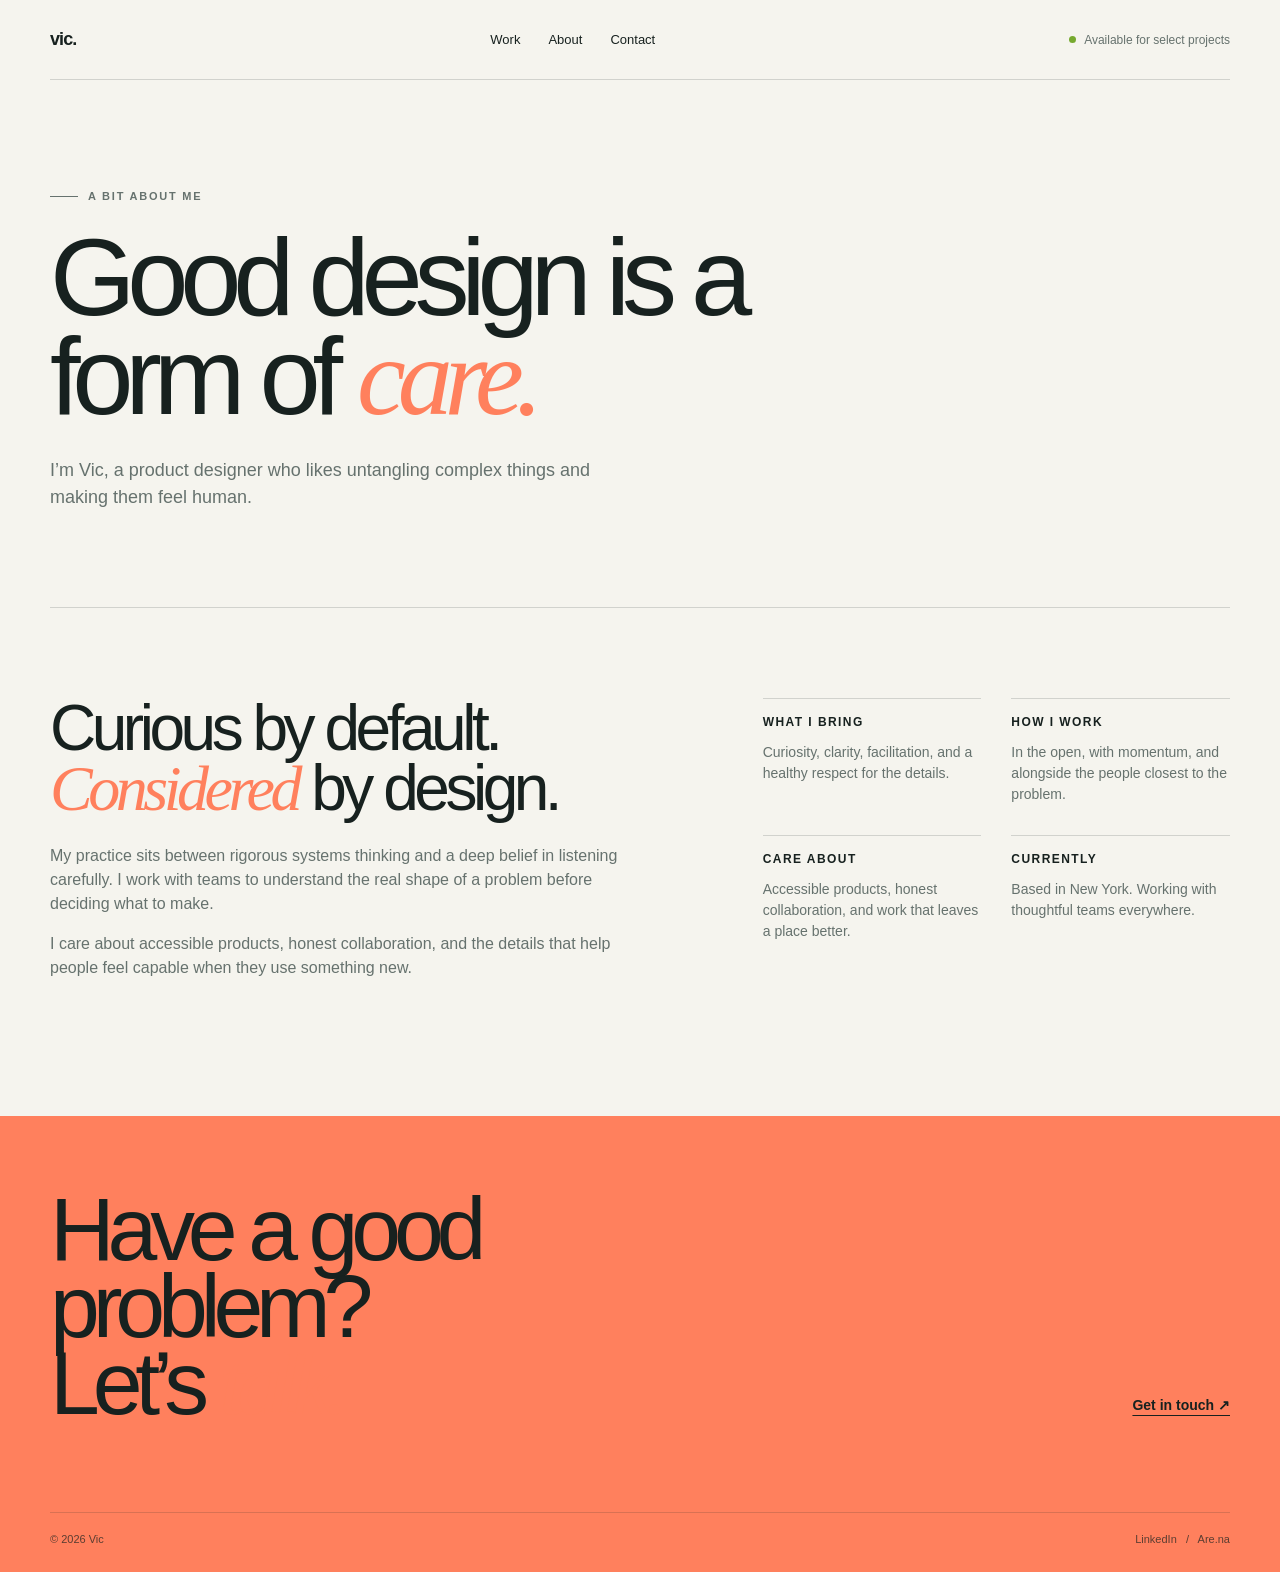
==== pages/about.html @ e4bed1a2 "first commit" ====
<!doctype html>
<html lang="en">
<head>
	<meta charset="utf-8">
	<meta name="viewport" content="width=device-width, initial-scale=1">
	<meta name="description" content="Learn about Vic's human-centered product design practice.">
	<title>About Vic — Product Designer</title>
	<link rel="stylesheet" href="../css/styles.css">
</head>
<body>
	<header class="shell">
		<a class="logo" href="../index.html" aria-label="Vic home">vic<span aria-hidden="true">.</span></a>
		<nav aria-label="Main navigation"><a href="work.html">Work</a><a href="about.html" aria-current="page">About</a><a href="contact.html">Contact</a></nav>
		<div class="availability">Available for select projects</div>
	</header>
	<main>
		<section class="page-intro shell"><div class="eyebrow">A bit about me</div><h1>Good design is a form of <em>care.</em></h1><p class="page-lead">I’m Vic, a product designer who likes untangling complex things and making them feel human.</p></section>
		<section class="page-section shell about-layout" aria-labelledby="practice-title">
			<div><h2 id="practice-title">Curious by default.<br><em>Considered</em> by design.</h2><p>My practice sits between rigorous systems thinking and a deep belief in listening carefully. I work with teams to understand the real shape of a problem before deciding what to make.</p><p>I care about accessible products, honest collaboration, and the details that help people feel capable when they use something new.</p></div>
			<div class="about-details"><div class="detail"><h3>What I bring</h3><p>Curiosity, clarity, facilitation, and a healthy respect for the details.</p></div><div class="detail"><h3>How I work</h3><p>In the open, with momentum, and alongside the people closest to the problem.</p></div><div class="detail"><h3>Care about</h3><p>Accessible products, honest collaboration, and work that leaves a place better.</p></div><div class="detail"><h3>Currently</h3><p>Based in New York. Working with thoughtful teams everywhere.</p></div></div>
		</section>
	</main>
	<footer><div class="shell footer-compact"><h2>Have a good problem?<br>Let’s <em>talk.</em></h2><a class="footer-contact" href="contact.html">Get in touch ↗</a></div><div class="shell footer-bottom"><span>© 2026 Vic</span><span><a href="https://www.linkedin.com" rel="noreferrer">LinkedIn</a> &nbsp; / &nbsp; <a href="https://www.are.na" rel="noreferrer">Are.na</a></span></div></footer>
</body>
</html>
---- css/styles.css ----
:root {
	--ink: #17211f;
	--muted: #66726e;
	--paper: #f5f4ee;
	--warm: #e6e3d8;
	--lime: #d6f45b;
	--orange: #ff805d;
	--blue: #9ed8d4;
	--line: rgba(23, 33, 31, .16);
	--serif: Georgia, 'Times New Roman', serif;
	--sans: 'Helvetica Neue', Helvetica, Arial, sans-serif;
}

* { box-sizing: border-box; }
html { scroll-behavior: smooth; }
body { margin: 0; background: var(--paper); color: var(--ink); font-family: var(--sans); line-height: 1.5; }
a { color: inherit; }
a:focus-visible { outline: 3px solid var(--orange); outline-offset: 4px; }
.shell { width: min(1180px, calc(100% - 48px)); margin: 0 auto; }
.eyebrow { display: flex; align-items: center; gap: 10px; color: var(--muted); font-size: 11px; font-weight: 700; letter-spacing: .16em; text-transform: uppercase; }
.eyebrow::before { content: ''; width: 28px; height: 1px; background: currentColor; }
h1, h2, h3, p { margin-top: 0; }
header { display: flex; align-items: center; justify-content: space-between; padding: 26px 0; border-bottom: 1px solid var(--line); }
.logo { font-size: 18px; font-weight: 800; letter-spacing: -.05em; text-decoration: none; }
nav { display: flex; gap: 28px; font-size: 13px; }
nav a { text-decoration: none; }
nav a:hover { text-decoration: underline; text-underline-offset: 4px; }
.availability { display: flex; align-items: center; gap: 8px; color: var(--muted); font-size: 12px; }
.availability::before { content: ''; width: 7px; height: 7px; border-radius: 50%; background: #76a92f; }
.hero { min-height: 670px; display: grid; grid-template-columns: minmax(0, 1.05fr) minmax(360px, .95fr); align-items: center; gap: 7vw; padding: 82px 0 100px; }
h1 { max-width: 760px; margin-bottom: 30px; font-size: clamp(58px, 8.6vw, 116px); font-weight: 500; letter-spacing: -.075em; line-height: .9; }
h1 em, h2 em { color: var(--orange); font-family: var(--serif); font-weight: 400; }
.hero-copy { max-width: 480px; color: var(--muted); font-size: 18px; }
.hero-copy strong { color: var(--ink); font-weight: 500; }
.hero-link { display: inline-flex; align-items: center; gap: 15px; margin-top: 22px; font-size: 13px; font-weight: 700; text-decoration: none; }
.hero-link span { display: grid; place-items: center; width: 30px; height: 30px; border: 1px solid var(--ink); border-radius: 50%; transition: transform .2s; }
.hero-link:hover span { transform: translate(3px, -3px); }
.portrait { position: relative; width: min(100%, 450px); aspect-ratio: 4 / 5; justify-self: end; background: var(--blue); overflow: hidden; }
.portrait::before { content: ''; position: absolute; width: 63%; height: 64%; right: 9%; top: 14%; border-radius: 50% 50% 42% 42%; background: var(--orange); border: 1px solid var(--ink); }
.portrait::after { content: 'V'; position: absolute; right: 9%; bottom: -16%; color: var(--lime); font-family: var(--serif); font-size: 260px; line-height: 1; transform: rotate(-13deg); }
.portrait-label { position: absolute; left: 22px; bottom: 20px; z-index: 1; max-width: 130px; font-family: var(--serif); font-size: 20px; line-height: 1.05; }
.portrait-mark { position: absolute; top: 23px; left: 23px; z-index: 1; width: 35px; height: 35px; border: 1px solid var(--ink); border-radius: 50%; }
.portrait-mark::after { content: ''; position: absolute; top: 50%; left: 8px; width: 18px; height: 1px; background: var(--ink); transform: rotate(45deg); }
.intro-band { background: var(--ink); color: var(--paper); padding: 76px 0; }
.intro-grid { display: grid; grid-template-columns: 1fr 2fr; gap: 60px; }
.intro-band .eyebrow { color: var(--lime); }
.statement { max-width: 780px; margin: 0; font-size: clamp(28px, 4.2vw, 54px); letter-spacing: -.05em; line-height: 1.02; }
.statement em { color: var(--lime); font-family: var(--serif); font-weight: 400; }
.home-work { padding: 112px 0 92px; }
.section-heading { display: flex; justify-content: space-between; align-items: end; margin-bottom: 42px; }
.section-heading h2 { margin: 0; font-size: clamp(38px, 5vw, 66px); font-weight: 500; letter-spacing: -.07em; line-height: .95; }
.text-link { display: inline-block; margin-top: 24px; font-size: 13px; font-weight: 700; text-underline-offset: 5px; }
.section-heading .text-link { margin: 0; }
.home-projects { display: grid; grid-template-columns: repeat(3, 1fr); gap: 18px; }
.home-project { position: relative; min-height: 350px; display: flex; flex-direction: column; justify-content: end; padding: 22px; overflow: hidden; text-decoration: none; transition: transform .25s; }
.home-project:hover { transform: translateY(-8px); }
.home-project span { position: absolute; top: 18px; right: 18px; font-family: var(--serif); font-size: 22px; }
.home-project strong { font-size: 28px; font-weight: 500; letter-spacing: -.06em; }
.home-project em { font-size: 12px; font-style: normal; }
.home-project-one { background: var(--orange); }
.home-project-two { background: var(--blue); }
.home-project-three { background: var(--lime); }
.home-project-one::before { content: ''; position: absolute; width: 70%; aspect-ratio: 1; top: 15%; left: 15%; border: 1px solid var(--ink); border-radius: 50%; background: var(--paper); }
.home-project-two::before { content: 'care'; position: absolute; top: 28%; left: 17%; font-family: var(--serif); font-size: clamp(55px, 6vw, 92px); transform: rotate(-14deg); }
.home-project-three::before { content: ''; position: absolute; width: 52%; aspect-ratio: 1; top: 18%; left: 24%; border: 1px solid var(--ink); background: var(--blue); transform: rotate(12deg); }
.home-project strong, .home-project em { position: relative; z-index: 1; }
.home-about { display: grid; grid-template-columns: 1fr 1.5fr; gap: 10%; padding: 80px 0 120px; border-top: 1px solid var(--line); }
.home-about h2 { max-width: 660px; margin-bottom: 23px; font-size: clamp(38px, 5vw, 65px); font-weight: 500; letter-spacing: -.07em; line-height: .95; }
.home-about p { max-width: 530px; color: var(--muted); font-size: 17px; }
footer { background: var(--orange); padding: 75px 0 24px; }
.footer-compact { display: flex; justify-content: space-between; align-items: end; padding-bottom: 90px; }
footer h2 { max-width: 640px; margin: 0; font-size: clamp(44px, 7vw, 92px); font-weight: 500; letter-spacing: -.08em; line-height: .86; }
footer h2 em { font-family: var(--serif); font-weight: 400; }
.footer-contact { padding-bottom: 6px; font-size: 14px; font-weight: 700; text-underline-offset: 5px; }
.footer-bottom { display: flex; justify-content: space-between; padding-top: 18px; border-top: 1px solid var(--line); color: rgba(23, 33, 31, .7); font-size: 11px; }
.footer-bottom a { text-decoration: none; }

/* Shared interior page layout */
.page-intro { padding: 108px 0 96px; border-bottom: 1px solid var(--line); }
.page-intro h1 { max-width: 850px; margin: 22px 0 0; }
.page-lead { max-width: 600px; margin: 30px 0 0; color: var(--muted); font-size: 18px; }
.page-section { padding: 90px 0 120px; }
.about-layout { display: grid; grid-template-columns: 1.1fr .9fr; gap: 12%; }
.about-layout h2, .contact-layout h2 { margin: 0 0 24px; font-size: clamp(38px, 5vw, 65px); font-weight: 500; letter-spacing: -.07em; line-height: .95; }
.about-layout p, .contact-layout p { color: var(--muted); font-size: 16px; }
.about-details { display: grid; grid-template-columns: 1fr 1fr; gap: 30px; align-content: start; }
.detail { padding-top: 14px; border-top: 1px solid var(--line); }
.detail h3 { margin-bottom: 11px; font-size: 12px; font-weight: 700; text-transform: uppercase; letter-spacing: .12em; }
.detail p { margin: 0; font-size: 14px; }
.project-list { display: grid; gap: 100px; }
.project { display: grid; grid-template-columns: 1.08fr .92fr; gap: 8%; align-items: center; scroll-margin-top: 30px; }
.project:nth-child(even) { grid-template-columns: .92fr 1.08fr; }
.project:nth-child(even) .project-visual { order: 2; }
.project-visual { position: relative; min-height: 430px; display: grid; place-items: center; overflow: hidden; }
.visual-one { background: var(--orange); }
.visual-two { background: var(--blue); }
.visual-three { background: var(--lime); }
.browser { width: 73%; background: var(--paper); border: 1px solid var(--ink); box-shadow: 12px 12px 0 rgba(23, 33, 31, .12); }
.browser-bar { display: flex; gap: 5px; padding: 10px 12px; border-bottom: 1px solid var(--line); }
.browser-bar i { width: 5px; height: 5px; border-radius: 50%; background: var(--ink); }
.browser-content { padding: 28px 20px 23px; }
.mini-kicker { color: var(--muted); font-size: 7px; letter-spacing: .12em; text-transform: uppercase; }
.mini-title { width: 75%; margin: 9px 0 17px; font-family: var(--serif); font-size: 30px; line-height: .9; }
.mini-lines { display: grid; gap: 5px; }
.mini-lines span { display: block; width: 100%; height: 3px; background: var(--warm); }
.mini-lines span:last-child { width: 60%; }
.project-number { position: absolute; right: 18px; top: 18px; font-family: var(--serif); font-size: 24px; }
.visual-two::before { content: ''; width: 57%; aspect-ratio: 1; border: 1px solid var(--ink); border-radius: 50%; background: var(--orange); }
.visual-two::after { content: 'care'; position: absolute; color: var(--ink); font-family: var(--serif); font-size: clamp(58px, 8vw, 104px); transform: rotate(-14deg); }
.visual-three::before { content: ''; width: 47%; aspect-ratio: 1; border: 1px solid var(--ink); background: var(--blue); transform: rotate(12deg); }
.visual-three::after { content: '↗'; position: absolute; color: var(--ink); font-size: 74px; }
.project-info .eyebrow { margin-bottom: 20px; }
.project-info h2 { max-width: 400px; margin-bottom: 18px; font-size: clamp(30px, 3.3vw, 48px); font-weight: 500; letter-spacing: -.06em; line-height: .98; }
.project-info p { max-width: 400px; color: var(--muted); font-size: 15px; }
.tags { display: flex; flex-wrap: wrap; gap: 7px; margin-top: 25px; }
.tag { padding: 6px 9px; border: 1px solid var(--line); border-radius: 100px; color: var(--muted); font-size: 11px; }
.contact-layout { display: grid; grid-template-columns: 1fr 1fr; gap: 12%; }
.contact-links { display: grid; gap: 24px; align-content: start; }
.contact-link { padding-top: 14px; border-top: 1px solid var(--line); text-decoration: none; }
.contact-link strong { display: block; margin-bottom: 3px; font-size: 13px; }
.contact-link span { color: var(--muted); font-size: 14px; }

@media (max-width: 760px) {
	.shell { width: min(100% - 36px, 600px); }
	header { padding: 19px 0; }
	nav { gap: 14px; }
	.availability { display: none; }
	.hero { display: flex; flex-direction: column; align-items: start; gap: 50px; min-height: 0; padding: 70px 0 82px; }
	h1 { font-size: clamp(62px, 18vw, 105px); }
	.hero-copy { font-size: 16px; }
	.portrait { align-self: end; width: 83%; }
	.intro-band { padding: 55px 0; }
	.intro-grid, .home-about, .about-layout, .contact-layout { grid-template-columns: 1fr; gap: 30px; }
	.home-work { padding: 80px 0 75px; }
	.section-heading { display: block; margin-bottom: 34px; }
	.section-heading .text-link { margin-top: 17px; }
	.home-projects { grid-template-columns: 1fr; gap: 15px; }
	.home-project { min-height: 260px; }
	.home-about { padding: 70px 0 90px; }
	footer { padding-top: 55px; }
	.footer-compact { display: block; padding-bottom: 70px; }
	.footer-contact { display: inline-block; margin-top: 35px; }
	.footer-bottom { gap: 20px; }
	.page-intro { padding: 75px 0 65px; }
	.page-section { padding: 70px 0 90px; }
	.about-details { gap: 23px; }
	.project-list { gap: 70px; }
	.project, .project:nth-child(even) { display: flex; flex-direction: column; gap: 30px; align-items: stretch; }
	.project:nth-child(even) .project-visual { order: 0; }
	.project-visual { min-height: 320px; }
	.browser { width: 78%; }
}
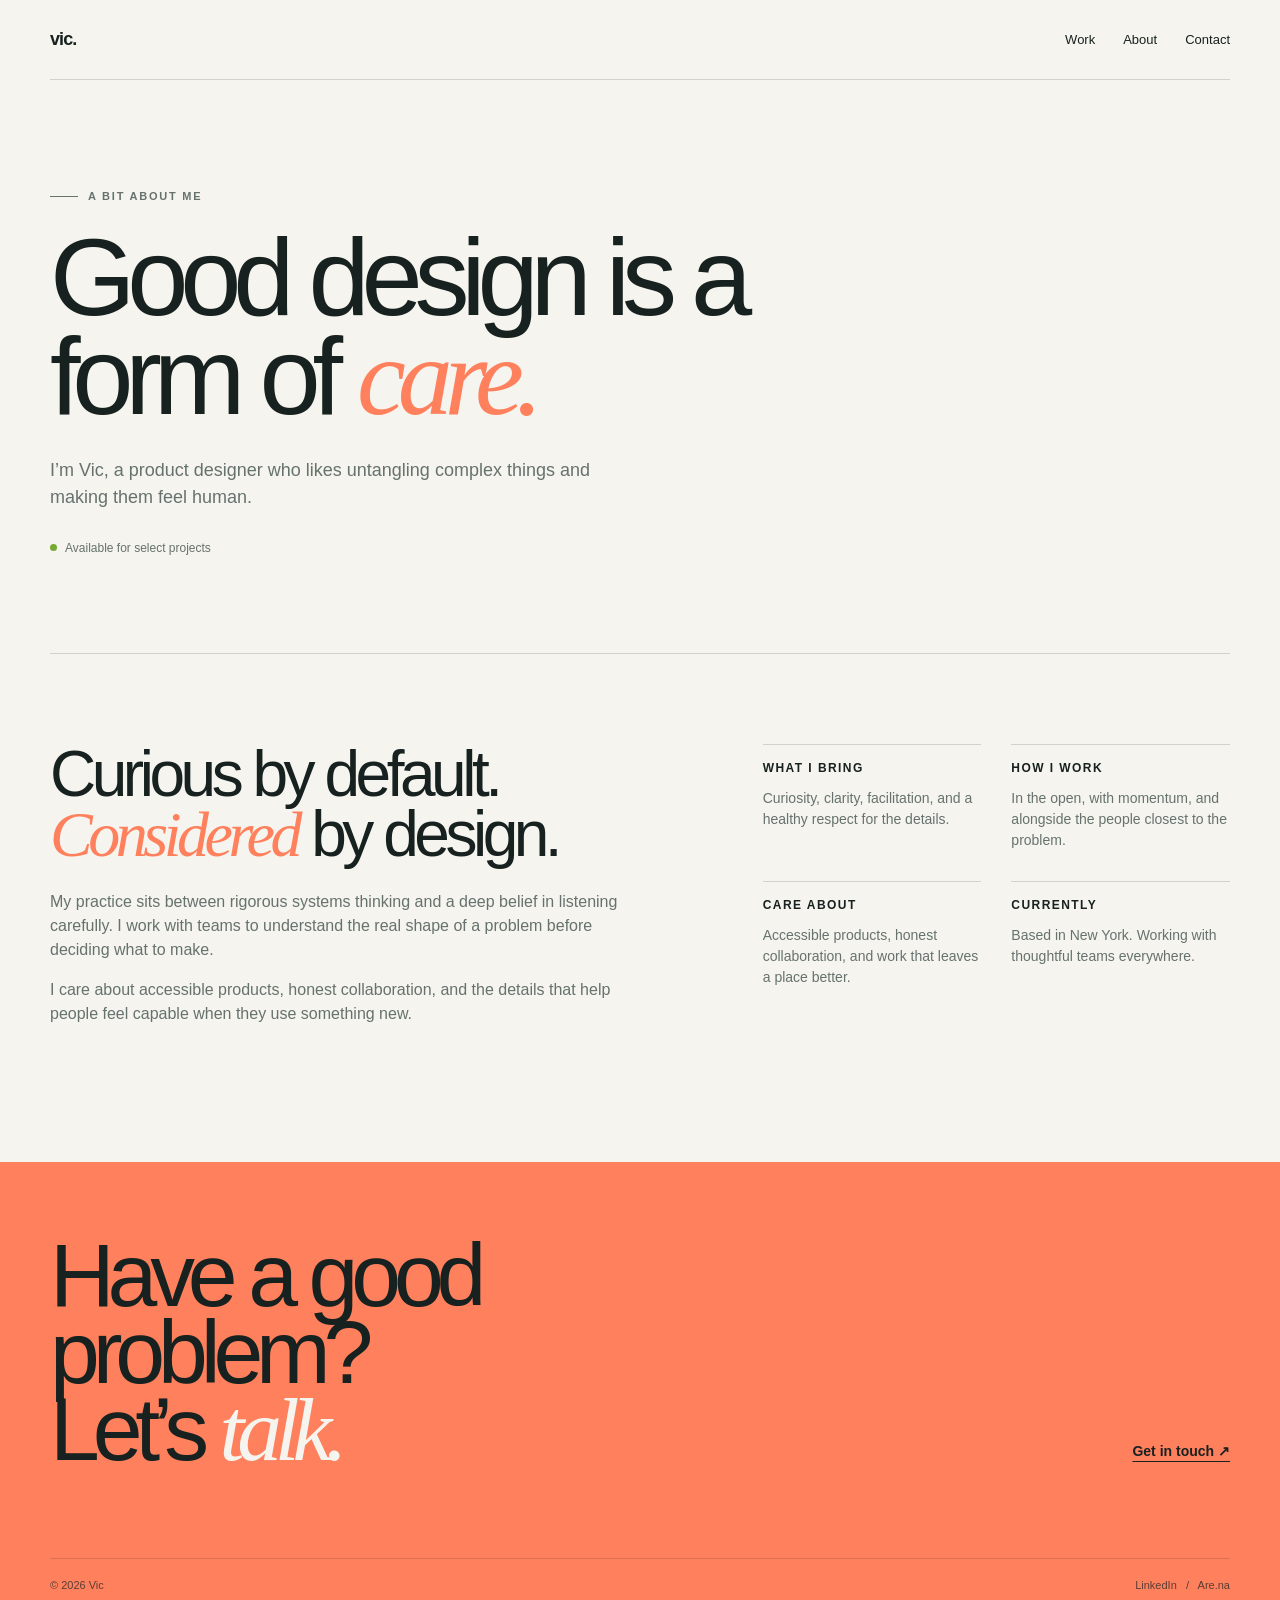
==== commit 14a7b699: "updates to folder structure, weather widget styling and placement, and introduction of responsive na" ====
--- a/pages/about.html
+++ b/pages/about.html
@@ -8,18 +8,19 @@
 	<link rel="stylesheet" href="../css/styles.css">
 </head>
 <body>
-	<header class="shell">
+	<header class="shell site-header">
 		<a class="logo" href="../index.html" aria-label="Vic home">vic<span aria-hidden="true">.</span></a>
-		<nav aria-label="Main navigation"><a href="work.html">Work</a><a href="about.html" aria-current="page">About</a><a href="contact.html">Contact</a></nav>
-		<div class="availability">Available for select projects</div>
+		<button class="menu-toggle" type="button" aria-expanded="false" aria-controls="site-menu"><span class="menu-toggle-icon" aria-hidden="true"><i></i><i></i></span><span class="sr-only">Open menu</span></button>
+		<div class="site-menu" id="site-menu" hidden><nav aria-label="Main navigation"><a href="work.html">Work</a><a href="about.html" aria-current="page">About</a><a href="contact.html">Contact</a></nav></div>
 	</header>
 	<main>
-		<section class="page-intro shell"><div class="eyebrow">A bit about me</div><h1>Good design is a form of <em>care.</em></h1><p class="page-lead">I’m Vic, a product designer who likes untangling complex things and making them feel human.</p></section>
+		<section class="page-intro shell"><div class="eyebrow">A bit about me</div><h1>Good design is a form of <em>care.</em></h1><p class="page-lead">I’m Vic, a product designer who likes untangling complex things and making them feel human.</p><div class="availability about-availability">Available for select projects</div></section>
 		<section class="page-section shell about-layout" aria-labelledby="practice-title">
 			<div><h2 id="practice-title">Curious by default.<br><em>Considered</em> by design.</h2><p>My practice sits between rigorous systems thinking and a deep belief in listening carefully. I work with teams to understand the real shape of a problem before deciding what to make.</p><p>I care about accessible products, honest collaboration, and the details that help people feel capable when they use something new.</p></div>
 			<div class="about-details"><div class="detail"><h3>What I bring</h3><p>Curiosity, clarity, facilitation, and a healthy respect for the details.</p></div><div class="detail"><h3>How I work</h3><p>In the open, with momentum, and alongside the people closest to the problem.</p></div><div class="detail"><h3>Care about</h3><p>Accessible products, honest collaboration, and work that leaves a place better.</p></div><div class="detail"><h3>Currently</h3><p>Based in New York. Working with thoughtful teams everywhere.</p></div></div>
 		</section>
 	</main>
 	<footer><div class="shell footer-compact"><h2>Have a good problem?<br>Let’s <em>talk.</em></h2><a class="footer-contact" href="contact.html">Get in touch ↗</a></div><div class="shell footer-bottom"><span>© 2026 Vic</span><span><a href="https://www.linkedin.com" rel="noreferrer">LinkedIn</a> &nbsp; / &nbsp; <a href="https://www.are.na" rel="noreferrer">Are.na</a></span></div></footer>
+	<script src="../js/navigation.js" defer></script>
 </body>
 </html>
--- a/css/styles.css
+++ b/css/styles.css
@@ -16,15 +16,29 @@
 body { margin: 0; background: var(--paper); color: var(--ink); font-family: var(--sans); line-height: 1.5; }
 a { color: inherit; }
 a:focus-visible { outline: 3px solid var(--orange); outline-offset: 4px; }
+[hidden] { display: none !important; }
 .shell { width: min(1180px, calc(100% - 48px)); margin: 0 auto; }
 .eyebrow { display: flex; align-items: center; gap: 10px; color: var(--muted); font-size: 11px; font-weight: 700; letter-spacing: .16em; text-transform: uppercase; }
 .eyebrow::before { content: ''; width: 28px; height: 1px; background: currentColor; }
 h1, h2, h3, p { margin-top: 0; }
 header { display: flex; align-items: center; justify-content: space-between; padding: 26px 0; border-bottom: 1px solid var(--line); }
+.site-header { flex-wrap: wrap; }
 .logo { font-size: 18px; font-weight: 800; letter-spacing: -.05em; text-decoration: none; }
-nav { display: flex; gap: 28px; font-size: 13px; }
-nav a { text-decoration: none; }
-nav a:hover { text-decoration: underline; text-underline-offset: 4px; }
+.menu-toggle { display: none; place-items: center; width: 42px; height: 42px; padding: 0; border: 1px solid var(--ink); border-radius: 50%; background: transparent; color: var(--ink); cursor: pointer; }
+.menu-toggle:hover { background: var(--lime); }
+.menu-toggle:focus-visible { outline: 3px solid var(--orange); outline-offset: 4px; }
+.menu-toggle-icon { position: relative; display: block; width: 16px; height: 12px; }
+.menu-toggle-icon i { position: absolute; left: 0; width: 16px; height: 1px; background: currentColor; transition: transform .2s, top .2s; }
+.menu-toggle-icon i:first-child { top: 3px; }
+.menu-toggle-icon i:last-child { top: 9px; }
+.menu-toggle[aria-expanded="true"] .menu-toggle-icon i:first-child { top: 6px; transform: rotate(45deg); }
+.menu-toggle[aria-expanded="true"] .menu-toggle-icon i:last-child { top: 6px; transform: rotate(-45deg); }
+.sr-only { position: absolute; width: 1px; height: 1px; padding: 0; margin: -1px; overflow: hidden; clip: rect(0, 0, 0, 0); white-space: nowrap; border: 0; }
+.site-menu { display: contents; }
+.site-menu nav { display: flex; gap: 28px; font-size: 13px; }
+.site-menu nav a { text-decoration: none; }
+.site-menu nav a:hover { text-decoration: underline; text-underline-offset: 4px; }
+.site-menu .weather-card { margin-left: 0; }
 .availability { display: flex; align-items: center; gap: 8px; color: var(--muted); font-size: 12px; }
 .availability::before { content: ''; width: 7px; height: 7px; border-radius: 50%; background: #76a92f; }
 .hero { min-height: 670px; display: grid; grid-template-columns: minmax(0, 1.05fr) minmax(360px, .95fr); align-items: center; gap: 7vw; padding: 82px 0 100px; }
@@ -70,10 +84,31 @@
 footer { background: var(--orange); padding: 75px 0 24px; }
 .footer-compact { display: flex; justify-content: space-between; align-items: end; padding-bottom: 90px; }
 footer h2 { max-width: 640px; margin: 0; font-size: clamp(44px, 7vw, 92px); font-weight: 500; letter-spacing: -.08em; line-height: .86; }
-footer h2 em { font-family: var(--serif); font-weight: 400; }
+footer h2 em { color: var(--paper); font-family: var(--serif); font-weight: 400; }
 .footer-contact { padding-bottom: 6px; font-size: 14px; font-weight: 700; text-underline-offset: 5px; }
 .footer-bottom { display: flex; justify-content: space-between; padding-top: 18px; border-top: 1px solid var(--line); color: rgba(23, 33, 31, .7); font-size: 11px; }
 .footer-bottom a { text-decoration: none; }
+.weather-card { width: min(190px, 25vw); flex-shrink: 0; margin: 0; padding: 0; background: transparent; border: 0; box-shadow: none; }
+.weather-label { display: flex; align-items: center; justify-content: space-between; gap: 8px; color: var(--muted); font-size: 9px; font-weight: 700; letter-spacing: .12em; text-transform: uppercase; }
+.weather-location { max-width: 105px; text-overflow: ellipsis; white-space: nowrap; }
+.weather-content { display: flex; align-items: flex-start; gap: 8px; min-width: 0; min-height: 28px; margin-top: 4px; }
+.weather-icon { display: inline-flex; flex: 0 0 28px; width: 28px; height: 28px; line-height: 1; }
+.weather-svg { display: block; width: 28px; height: 28px; overflow: visible; }
+.weather-svg .sun-rays { transform-origin: 50% 50%; animation: weather-spin 12s linear infinite; }
+.weather-svg .cloud { animation: weather-drift 3.5s ease-in-out infinite; }
+.weather-svg .rain-lines { animation: weather-rain 1s linear infinite; }
+.weather-svg .snow-flakes { animation: weather-snow 2.5s ease-in-out infinite; }
+.weather-svg .fog-lines { animation: weather-fog 2.4s ease-in-out infinite; }
+@keyframes weather-spin { to { transform: rotate(360deg); } }
+@keyframes weather-drift { 50% { transform: translateX(1px); } }
+@keyframes weather-rain { 50% { transform: translateY(2px); opacity: .55; } }
+@keyframes weather-snow { 50% { transform: translateY(2px); opacity: .65; } }
+@keyframes weather-fog { 50% { transform: translateX(2px); opacity: .55; } }
+.weather-temperature { font-family: var(--serif); font-size: 23px; letter-spacing: -.06em; line-height: 1; }
+.weather-description { margin: 2px 0 0; color: var(--muted); font-size: 10px; white-space: nowrap; }
+.weather-status { min-width: 0; margin: 0; color: var(--muted); font-size: 10px; overflow-wrap: anywhere; }
+.weather-retry { padding: 0; border: 0; background: transparent; color: var(--ink); font: inherit; font-weight: 700; text-decoration: underline; text-underline-offset: 3px; cursor: pointer; }
+.about-availability { margin-top: 28px; }
 
 /* Shared interior page layout */
 .page-intro { padding: 108px 0 96px; border-bottom: 1px solid var(--line); }
@@ -120,11 +155,15 @@
 .contact-link strong { display: block; margin-bottom: 3px; font-size: 13px; }
 .contact-link span { color: var(--muted); font-size: 14px; }
 
-@media (max-width: 760px) {
+@media (min-width: 768px) {
+	.site-menu[hidden] { display: contents !important; }
+}
+
+@media (max-width: 767px) {
 	.shell { width: min(100% - 36px, 600px); }
 	header { padding: 19px 0; }
-	nav { gap: 14px; }
-	.availability { display: none; }
+	.menu-toggle { display: grid; }
+	.site-menu { display: flex; flex-basis: 100%; align-items: flex-start; justify-content: space-between; gap: 22px; margin-top: 22px; padding: 22px 0 4px; border-top: 1px solid var(--line); }
 	.hero { display: flex; flex-direction: column; align-items: start; gap: 50px; min-height: 0; padding: 70px 0 82px; }
 	h1 { font-size: clamp(62px, 18vw, 105px); }
 	.hero-copy { font-size: 16px; }
@@ -141,6 +180,10 @@
 	.footer-compact { display: block; padding-bottom: 70px; }
 	.footer-contact { display: inline-block; margin-top: 35px; }
 	.footer-bottom { gap: 20px; }
+	.site-menu nav { flex-direction: column; flex-wrap: nowrap; gap: 0; }
+	.site-menu nav a { display: flex; align-items: center; min-height: 44px; }
+	.site-menu .weather-card { margin-left: 0; }
+	.weather-card { width: 155px; }
 	.page-intro { padding: 75px 0 65px; }
 	.page-section { padding: 70px 0 90px; }
 	.about-details { gap: 23px; }
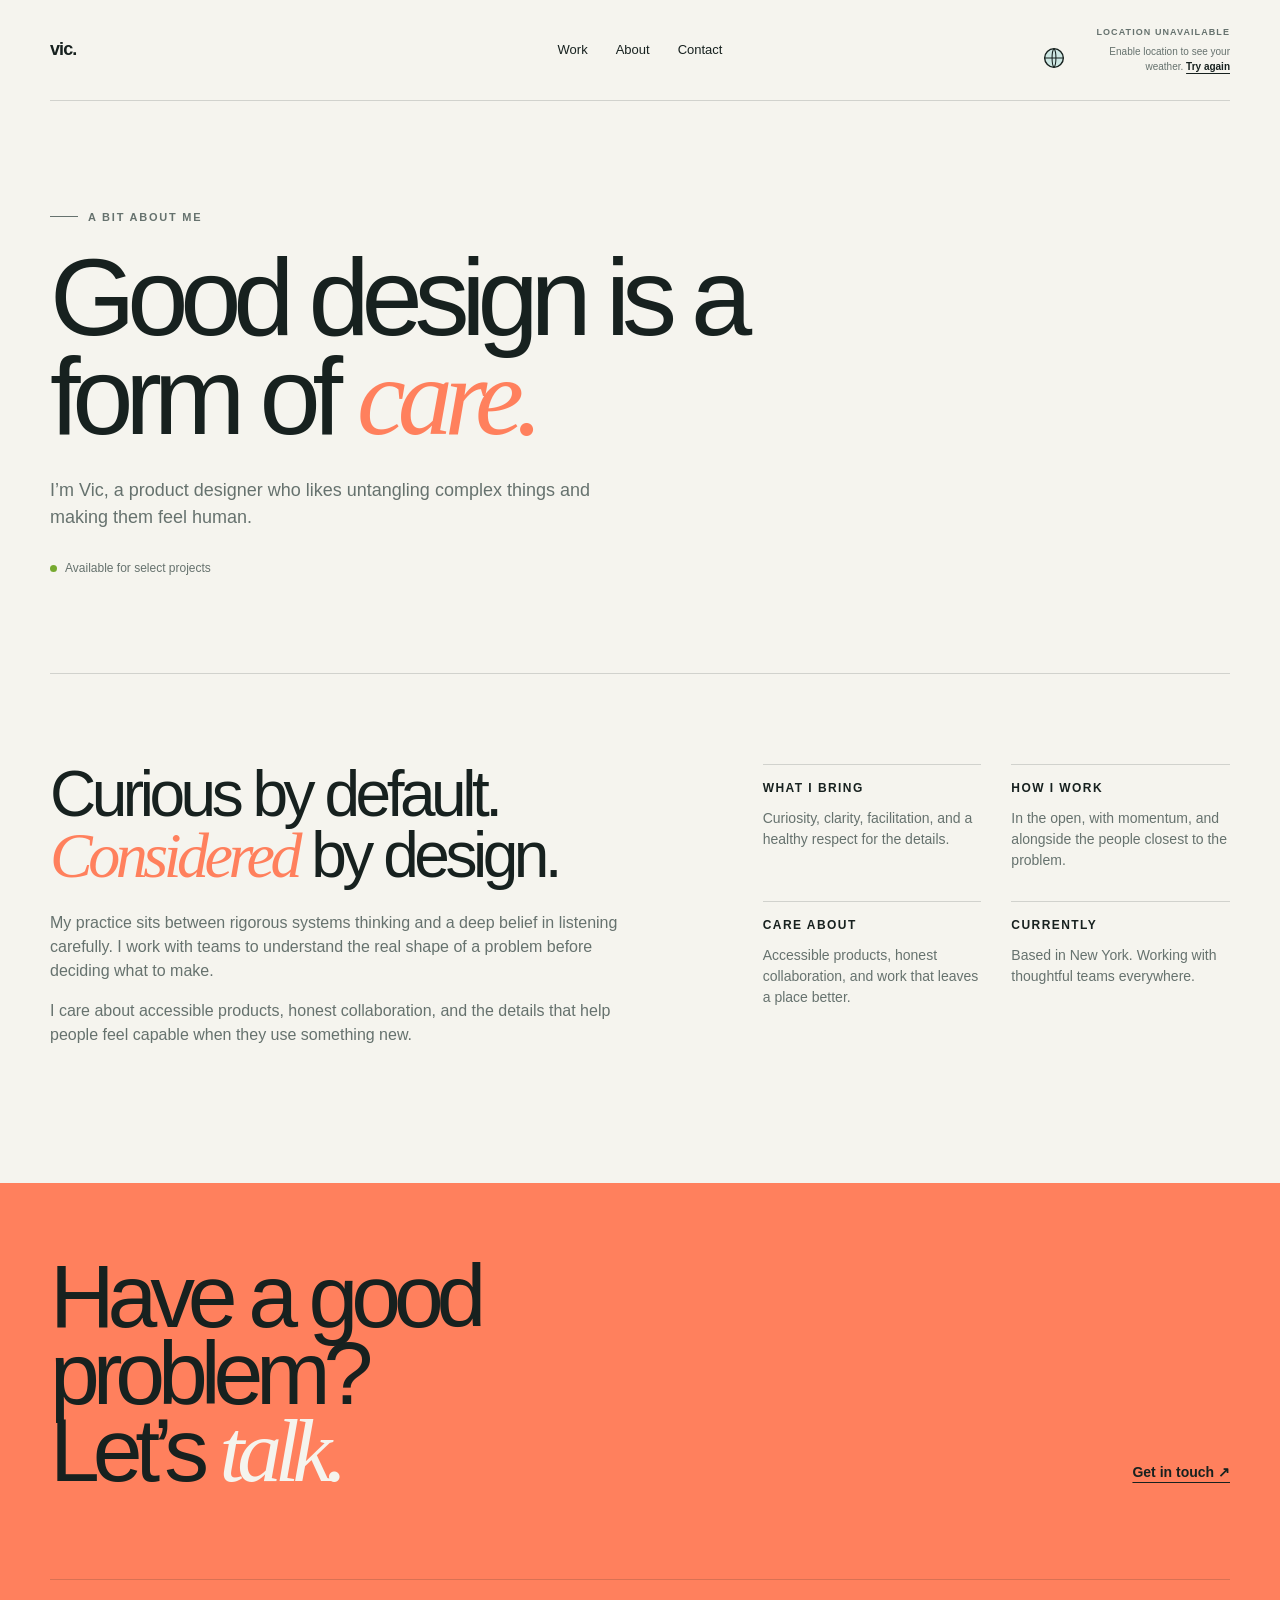
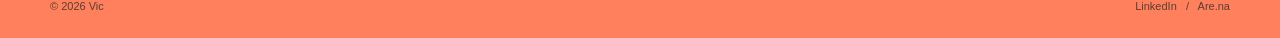
==== commit 5f48825e: "refactor: consolidate navigation and weather functionality into app.js; remove old scripts" ====
--- a/pages/about.html
+++ b/pages/about.html
@@ -11,7 +11,7 @@
 	<header class="shell site-header">
 		<a class="logo" href="../index.html" aria-label="Vic home">vic<span aria-hidden="true">.</span></a>
 		<button class="menu-toggle" type="button" aria-expanded="false" aria-controls="site-menu"><span class="menu-toggle-icon" aria-hidden="true"><i></i><i></i></span><span class="sr-only">Open menu</span></button>
-		<div class="site-menu" id="site-menu" hidden><nav aria-label="Main navigation"><a href="work.html">Work</a><a href="about.html" aria-current="page">About</a><a href="contact.html">Contact</a></nav></div>
+		<div class="site-menu" id="site-menu" hidden><nav aria-label="Main navigation"><a href="work.html">Work</a><a href="about.html" aria-current="page">About</a><a href="contact.html">Contact</a></nav><aside class="weather-card" aria-label="Weather"><div class="weather-label"><span class="weather-location" id="weather-location">Locating…</span></div><div class="weather-content" id="weather-content" aria-live="polite"><span class="weather-icon" aria-hidden="true"></span><p class="weather-status">Checking…</p></div></aside></div>
 	</header>
 	<main>
 		<section class="page-intro shell"><div class="eyebrow">A bit about me</div><h1>Good design is a form of <em>care.</em></h1><p class="page-lead">I’m Vic, a product designer who likes untangling complex things and making them feel human.</p><div class="availability about-availability">Available for select projects</div></section>
@@ -21,6 +21,6 @@
 		</section>
 	</main>
 	<footer><div class="shell footer-compact"><h2>Have a good problem?<br>Let’s <em>talk.</em></h2><a class="footer-contact" href="contact.html">Get in touch ↗</a></div><div class="shell footer-bottom"><span>© 2026 Vic</span><span><a href="https://www.linkedin.com" rel="noreferrer">LinkedIn</a> &nbsp; / &nbsp; <a href="https://www.are.na" rel="noreferrer">Are.na</a></span></div></footer>
-	<script src="../js/navigation.js" defer></script>
+	<script src="../js/app.js" defer></script>
 </body>
 </html>
--- a/css/styles.css
+++ b/css/styles.css
@@ -38,7 +38,7 @@
 .site-menu nav { display: flex; gap: 28px; font-size: 13px; }
 .site-menu nav a { text-decoration: none; }
 .site-menu nav a:hover { text-decoration: underline; text-underline-offset: 4px; }
-.site-menu .weather-card { margin-left: 0; }
+.site-menu .weather-card { margin-left: auto; }
 .availability { display: flex; align-items: center; gap: 8px; color: var(--muted); font-size: 12px; }
 .availability::before { content: ''; width: 7px; height: 7px; border-radius: 50%; background: #76a92f; }
 .hero { min-height: 670px; display: grid; grid-template-columns: minmax(0, 1.05fr) minmax(360px, .95fr); align-items: center; gap: 7vw; padding: 82px 0 100px; }
@@ -89,9 +89,9 @@
 .footer-bottom { display: flex; justify-content: space-between; padding-top: 18px; border-top: 1px solid var(--line); color: rgba(23, 33, 31, .7); font-size: 11px; }
 .footer-bottom a { text-decoration: none; }
 .weather-card { width: min(190px, 25vw); flex-shrink: 0; margin: 0; padding: 0; background: transparent; border: 0; box-shadow: none; }
-.weather-label { display: flex; align-items: center; justify-content: space-between; gap: 8px; color: var(--muted); font-size: 9px; font-weight: 700; letter-spacing: .12em; text-transform: uppercase; }
-.weather-location { max-width: 105px; text-overflow: ellipsis; white-space: nowrap; }
-.weather-content { display: flex; align-items: flex-start; gap: 8px; min-width: 0; min-height: 28px; margin-top: 4px; }
+.weather-label { display: flex; align-items: center; justify-content: flex-end; gap: 8px; color: var(--muted); font-size: 9px; font-weight: 700; letter-spacing: .12em; text-transform: uppercase; }
+.weather-location { display: block; width: 100%; max-width: none; margin-left: 0; text-align: right; white-space: nowrap; }
+.weather-content { display: flex; align-items: flex-start; justify-content: flex-end; gap: 8px; min-width: 0; min-height: 28px; margin-top: 4px; text-align: right; }
 .weather-icon { display: inline-flex; flex: 0 0 28px; width: 28px; height: 28px; line-height: 1; }
 .weather-svg { display: block; width: 28px; height: 28px; overflow: visible; }
 .weather-svg .sun-rays { transform-origin: 50% 50%; animation: weather-spin 12s linear infinite; }
@@ -104,7 +104,7 @@
 @keyframes weather-rain { 50% { transform: translateY(2px); opacity: .55; } }
 @keyframes weather-snow { 50% { transform: translateY(2px); opacity: .65; } }
 @keyframes weather-fog { 50% { transform: translateX(2px); opacity: .55; } }
-.weather-temperature { font-family: var(--serif); font-size: 23px; letter-spacing: -.06em; line-height: 1; }
+.weather-temperature { font-family: var(--sans); font-size: 23px; font-weight: 500; letter-spacing: 0; line-height: normal; }
 .weather-description { margin: 2px 0 0; color: var(--muted); font-size: 10px; white-space: nowrap; }
 .weather-status { min-width: 0; margin: 0; color: var(--muted); font-size: 10px; overflow-wrap: anywhere; }
 .weather-retry { padding: 0; border: 0; background: transparent; color: var(--ink); font: inherit; font-weight: 700; text-decoration: underline; text-underline-offset: 3px; cursor: pointer; }
@@ -156,7 +156,9 @@
 .contact-link span { color: var(--muted); font-size: 14px; }
 
 @media (min-width: 768px) {
+	.site-header { position: relative; }
 	.site-menu[hidden] { display: contents !important; }
+	.site-header > .site-menu nav { position: absolute; left: 50%; transform: translateX(-50%); }
 }
 
 @media (max-width: 767px) {
@@ -164,6 +166,7 @@
 	header { padding: 19px 0; }
 	.menu-toggle { display: grid; }
 	.site-menu { display: flex; flex-basis: 100%; align-items: flex-start; justify-content: space-between; gap: 22px; margin-top: 22px; padding: 22px 0 4px; border-top: 1px solid var(--line); }
+	.site-header > .site-menu nav { position: static; transform: none; }
 	.hero { display: flex; flex-direction: column; align-items: start; gap: 50px; min-height: 0; padding: 70px 0 82px; }
 	h1 { font-size: clamp(62px, 18vw, 105px); }
 	.hero-copy { font-size: 16px; }
